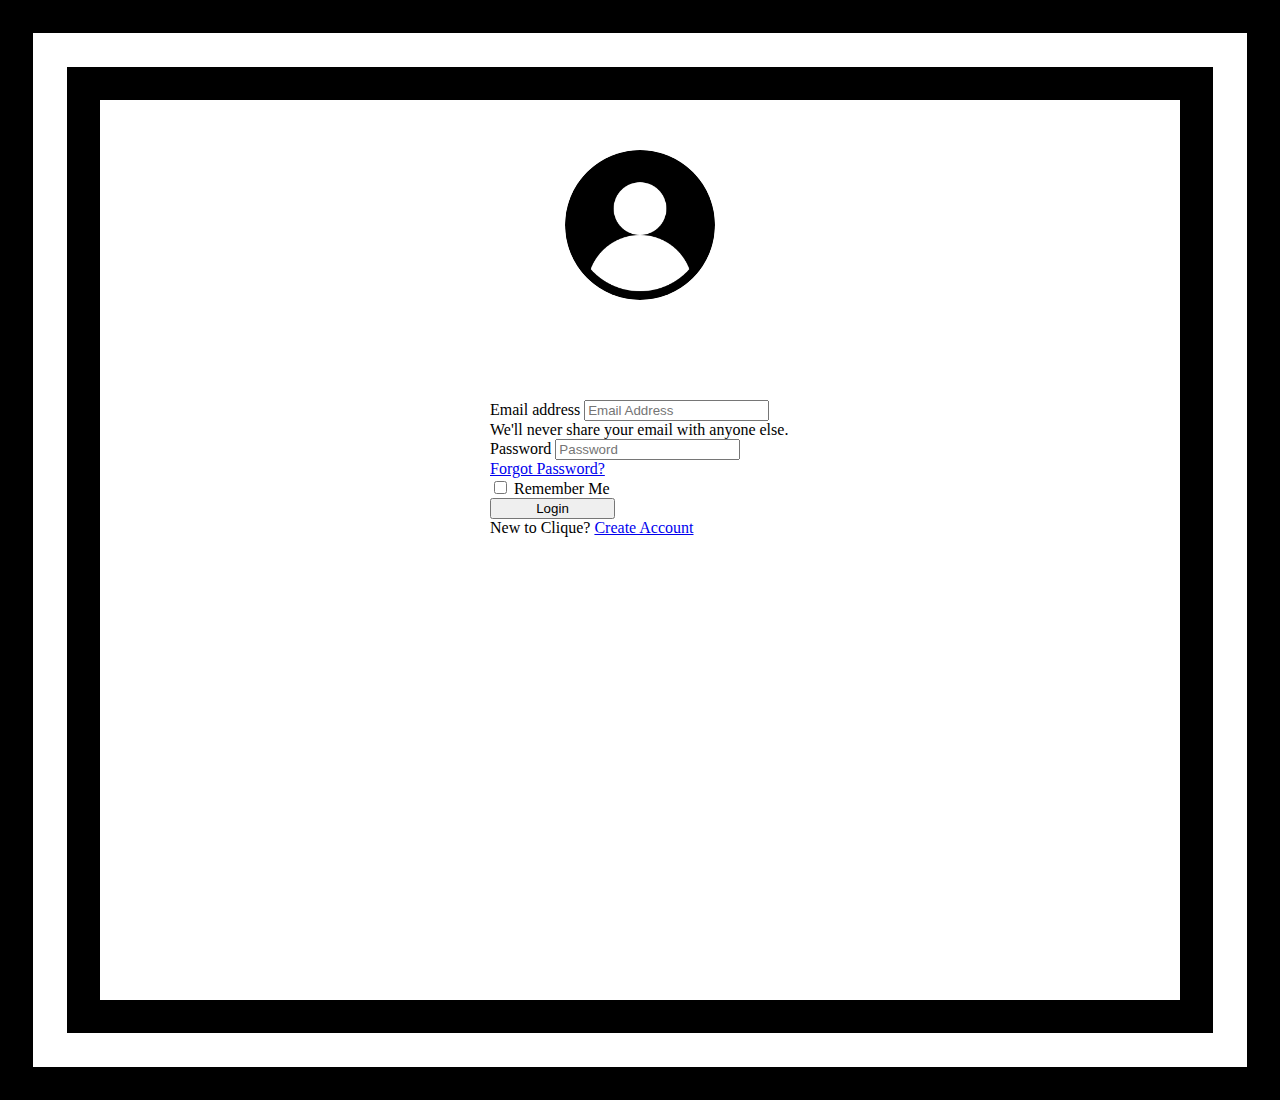
==== login-raw-css/index.html @ 87a4673c "added css raw folder" ====
<!DOCTYPE html>
<html lang="en"></html>
    <head>
        <meta charset="UTF-8">
        <meta http-equiv="X-UA-Compatible" content="IE=edge">
        <meta name="viewport" content="width=device-width, initial-scale=1.0">
        <link href="https://cdn.jsdelivr.net/npm/bootstrap@5.3.0-alpha1/dist/css/bootstrap.min.css" rel="stylesheet" integrity="sha384-GLhlTQ8iRABdZLl6O3oVMWSktQOp6b7In1Zl3/Jr59b6EGGoI1aFkw7cmDA6j6gD" crossorigin="anonymous">
        <link rel="stylesheet" href="style.css">
        <title>Clique</title>
    </head>
    <body>  
        <div class="form-container">
        <img src="Images/user.png" class="avatar">
            <form>
                <div class="mb-3">
                    <label for="exampleInputEmail1" class="form-label">Email address</label>
                    <input placeholder="Email Address" type="email" class="form-control" id="exampleInputEmail1" aria-describedby="emailHelp">
                    <div id="emailHelp" class="form-text">We'll never share your email with anyone else.</div>
                </div>
                <div class="mb-3">
                    <label for="exampleInputPassword1" class="form-label">Password</label>
                    <input placeholder="Password" type="password" class="form-control" id="exampleInputPassword1">
                    <div> <a href="url">Forgot Password?</a></div>
                </div>
                <div class="mb-3 form-check">
                    <input type="checkbox" class="form-check-input" id="exampleCheck1">
                    <label class="form-check-label" for="exampleCheck1">Remember Me</label>
                </div>
                <div class="login-button"><button type="submit" class="btn btn-primary">Login</button></div>
                <div> New to Clique? <a href="url">Create Account</a></div>
            </form>
        </div>
    </body>
</html>
---- login-raw-css/style.css ----
form {
    width: 300px;
    height: 300px
}

body {
    margin: 0px;
    padding: 0px;
    border: 100px;
    border-style: double;

}

.form-container {
    display: flex;
    justify-content: center;
    align-items: center;
    height: 100vh;
    
}

.avatar {
    height: 150px;
    width: 150px;
    border-radius: 50%;
    position: absolute;
    top: 150px;
}

.btn-primary {
    width: 125px;
}
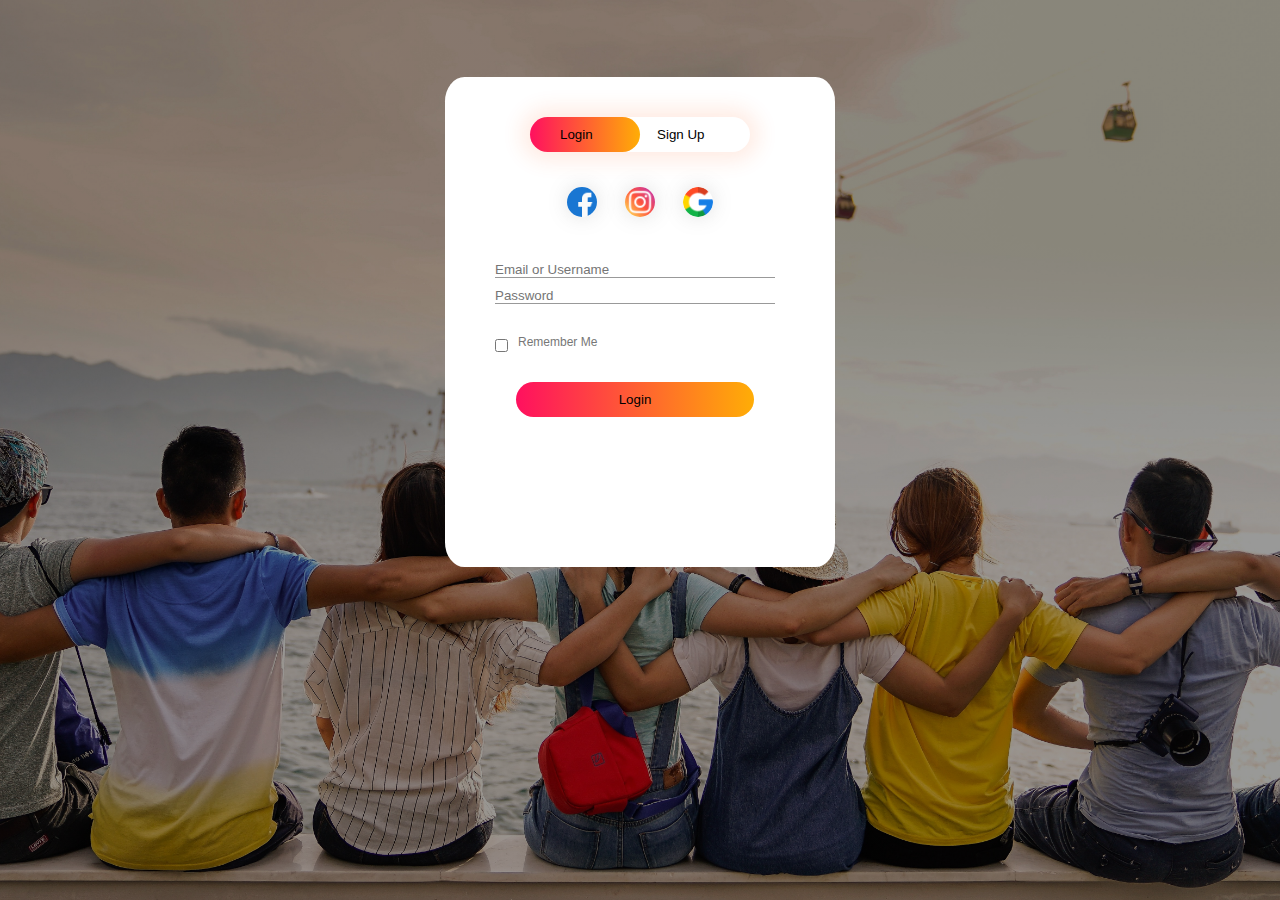
==== commit 86d63587: "Replaced previous login" ====
--- a/login-raw-css/index.html
+++ b/login-raw-css/index.html
@@ -1,34 +1,63 @@
 <!DOCTYPE html>
-<html lang="en"></html>
-    <head>
-        <meta charset="UTF-8">
-        <meta http-equiv="X-UA-Compatible" content="IE=edge">
-        <meta name="viewport" content="width=device-width, initial-scale=1.0">
-        <link href="https://cdn.jsdelivr.net/npm/bootstrap@5.3.0-alpha1/dist/css/bootstrap.min.css" rel="stylesheet" integrity="sha384-GLhlTQ8iRABdZLl6O3oVMWSktQOp6b7In1Zl3/Jr59b6EGGoI1aFkw7cmDA6j6gD" crossorigin="anonymous">
-        <link rel="stylesheet" href="style.css">
-        <title>Clique</title>
-    </head>
-    <body>  
-        <div class="form-container">
-        <img src="Images/user.png" class="avatar">
-            <form>
-                <div class="mb-3">
-                    <label for="exampleInputEmail1" class="form-label">Email address</label>
-                    <input placeholder="Email Address" type="email" class="form-control" id="exampleInputEmail1" aria-describedby="emailHelp">
-                    <div id="emailHelp" class="form-text">We'll never share your email with anyone else.</div>
+<html lang="en">
+<head>
+    <title> Clique - Login </title>
+    <link rel="stylesheet" href="style.css">
+    <meta charset="UTF-8">
+    <meta http-equiv="X-UA-Compatible" content="IE=edge">
+    <meta name="viewport" content="width=device-width, initial-scale=1.0">
+    <title>Document</title>
+</head>
+<body>
+    <div class="hero">
+        <div class="form-box">
+            <div class="button-box">
+                <div id="btn">
                 </div>
-                <div class="mb-3">
-                    <label for="exampleInputPassword1" class="form-label">Password</label>
-                    <input placeholder="Password" type="password" class="form-control" id="exampleInputPassword1">
-                    <div> <a href="url">Forgot Password?</a></div>
-                </div>
-                <div class="mb-3 form-check">
-                    <input type="checkbox" class="form-check-input" id="exampleCheck1">
-                    <label class="form-check-label" for="exampleCheck1">Remember Me</label>
-                </div>
-                <div class="login-button"><button type="submit" class="btn btn-primary">Login</button></div>
-                <div> New to Clique? <a href="url">Create Account</a></div>
-            </form>
-        </div>
-    </body>
+                <button type="button" class="toggle-btn" onclick="login()">Login</button>
+                <button type="button" class="toggle-btn" onclick="register()">Sign Up</button>
+            </div>
+            <div class="social-icons">
+                <img src="images/facebook.png">
+                <img src="images/instagram.png">
+                <img src="images/google.png">
+            </div>
+        <form id="login" class="input-group">
+            <input type="text" class="input-field" placeholder="Email or Username"required>
+            <input type="text" class="input-field" placeholder="Password"required>
+            <input type="checkbox" class="checkbox"><span>Remember Me</span>
+            <button type="submit" class="submit-btn">Login</button>
+        </form>
+        <form id="register" class="input-group">
+            <input type="text" class="input-field" placeholder="First name"required>
+            <div>
+            <input type="text" class="input-field" placeholder="Last name"required>
+            </div>
+            <input type="email" class="input-field" placeholder="Username"required>
+            <input type="email" class="input-field" placeholder="Email Address"required>
+            <input type="text" class="input-field" placeholder="Password"required>
+            <input type="email" class="input-field" placeholder="Confirm Password"required>
+            <input type="email" class="input-field" placeholder="Phone Number"required>
+            <input type="checkbox" class="checkbox"><span>I agree to the <a href="url">Terms & Conditions</a></span>
+            <button type="submit" class="submit-btn">Sign Up</button>
+        </form>
+    </div>
+<script>
+    var x=document.getElementById("login");
+    var y=document.getElementById("register");
+    var z=document.getElementById("btn");
+
+    function register(){
+        x.style.left = "-400px";
+        y.style.left = "50px";
+        z.style.left = "110px";
+    }
+    function login(){
+        x.style.left = "50px";
+        y.style.left = "450px";
+        z.style.left = "0px";
+    }
+
+</script>
+</body>
 </html>--- a/login-raw-css/style.css
+++ b/login-raw-css/style.css
@@ -1,32 +1,114 @@
-form {
-    width: 300px;
-    height: 300px
+*{
+    margin: 0;
+    padding: 0;
+    font-family: sans-serif;
+}
+.hero{
+    height: 100%;
+    width: 100%;
+    background-image: linear-gradient(rgba(0,0,0,0.4),rgba(0,0,0,0.4)),url("./images/banner.jpg");
+    background-position: center;
+    background-size: cover;
+    position: absolute;
 }
 
-body {
-    margin: 0px;
-    padding: 0px;
-    border: 100px;
-    border-style: double;
-
+.form-box{
+    width: 380px;
+    height: 480px;
+    position: relative;
+    margin: 6% auto;
+    background: #fff;
+    padding: 5px;
+    border-radius: 5%;
+    overflow: hidden;
 }
 
-.form-container {
-    display: flex;
-    justify-content: center;
-    align-items: center;
-    height: 100vh;
-    
+.button-box{
+    width: 220px;
+    margin: 35px auto;
+    position: relative;
+    box-shadow: 0 0 20px 9px #ff61241f;
+    border-radius: 30px;
 }
 
-.avatar {
-    height: 150px;
-    width: 150px;
-    border-radius: 50%;
-    position: absolute;
-    top: 150px;
+.toggle-btn{
+    padding: 10px 30px;
+    cursor: pointer;
+    background: transparent;
+    border: 0;
+    outline: none;
+    position: relative;
 }
 
-.btn-primary {
-    width: 125px;
-}+#btn{
+    top: 0;
+    left: 0;
+    position: absolute;
+    width: 110px;
+    height: 100%;
+    background: linear-gradient(to right, #ff105f, #ffad06);
+    border-radius: 30px;
+    transition: .5s;
+}
+
+.social-icons{
+    margin: 30px auto;
+    text-align: center;
+}
+
+.social-icons img{
+    width: 30px;
+    margin: 0 12px;
+    box-shadow: 0 0 20px 0 #7f7f7f3d;
+    cursor: pointer;
+    border-radius: 50%;
+}
+.input-group{
+    top:180px;
+    position: absolute;
+    width: 280px;
+    transition: .5s;
+}
+
+.input-field{
+    width: 100%;
+    padding: 10px o;
+    margin: 5px 0;
+    border-left: 0;
+    border-top: 0;
+    border-right: 0;
+    border-bottom: 1px solid #999;
+    outline: none;
+    background: transparent;
+}
+
+.submit-btn{
+    width: 85%;
+    padding: 10px 30px;
+    cursor: pointer;
+    display: block;
+    margin: auto;
+    background: linear-gradient(to right, #ff105f, #ffad06);
+    border-radius: 30px;
+    border: 0;
+    outline: none;
+}
+
+.checkbox{
+    margin: 30px 10px 30px 0;
+}
+
+span{
+    color: #777;
+    font-size: 12px;
+    bottom: 68px;
+    position: absolute;
+}
+#login{
+    left: 50px
+}
+
+#register{
+    left: 450px
+}
+
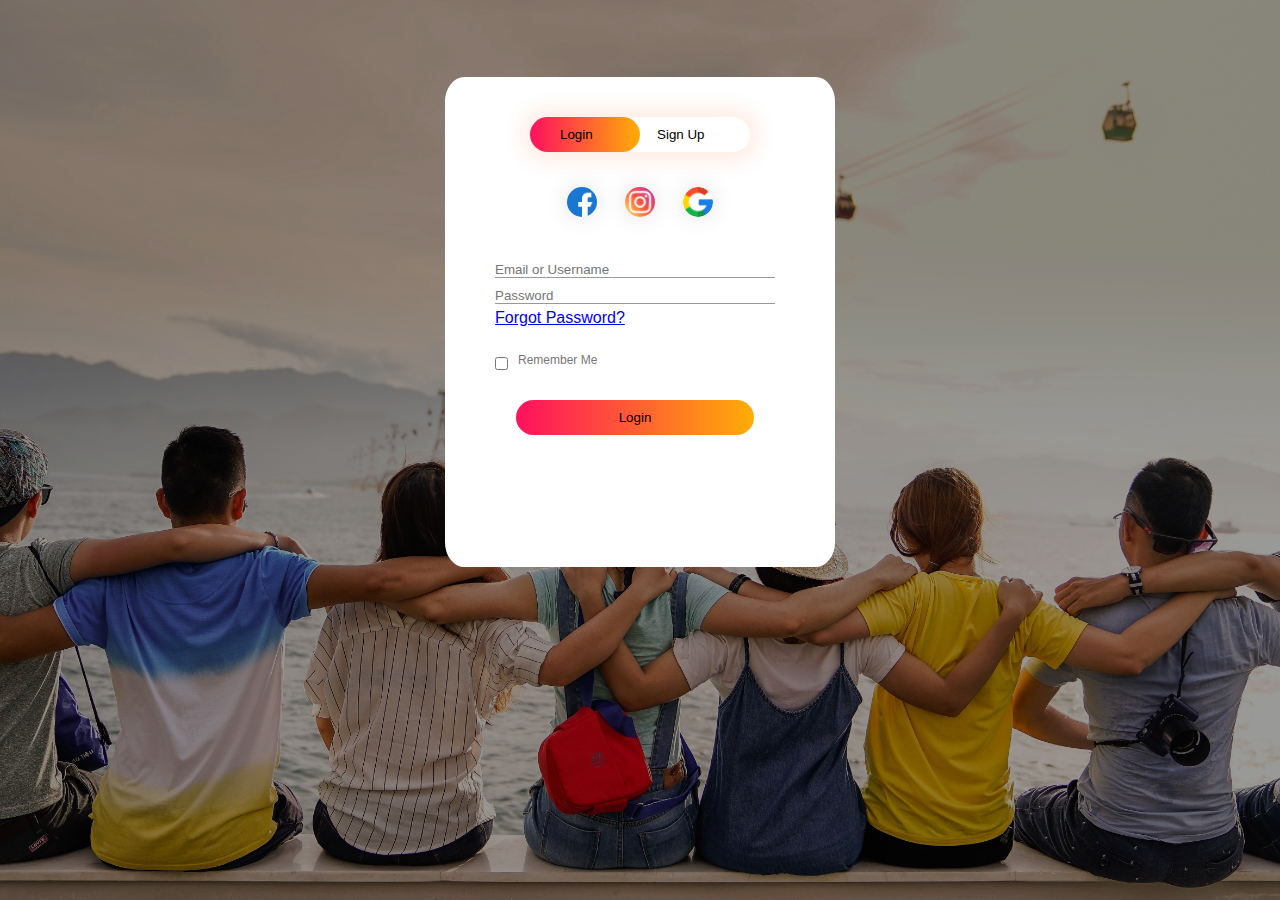
==== commit 376439db: "updates to phone field" ====
--- a/login-raw-css/index.html
+++ b/login-raw-css/index.html
@@ -25,6 +25,8 @@
         <form id="login" class="input-group">
             <input type="text" class="input-field" placeholder="Email or Username"required>
             <input type="text" class="input-field" placeholder="Password"required>
+                <div> <a href="url">Forgot Password?</a>
+                </div>
             <input type="checkbox" class="checkbox"><span>Remember Me</span>
             <button type="submit" class="submit-btn">Login</button>
         </form>
@@ -33,11 +35,11 @@
             <div>
             <input type="text" class="input-field" placeholder="Last name"required>
             </div>
-            <input type="email" class="input-field" placeholder="Username"required>
+            <input type="text" class="input-field" placeholder="Username"required>
             <input type="email" class="input-field" placeholder="Email Address"required>
             <input type="text" class="input-field" placeholder="Password"required>
-            <input type="email" class="input-field" placeholder="Confirm Password"required>
-            <input type="email" class="input-field" placeholder="Phone Number"required>
+            <input type="text" class="input-field" placeholder="Confirm Password"required>
+            <input type="phone-number" class="input-field" placeholder="Phone Number">
             <input type="checkbox" class="checkbox"><span>I agree to the <a href="url">Terms & Conditions</a></span>
             <button type="submit" class="submit-btn">Sign Up</button>
         </form>
